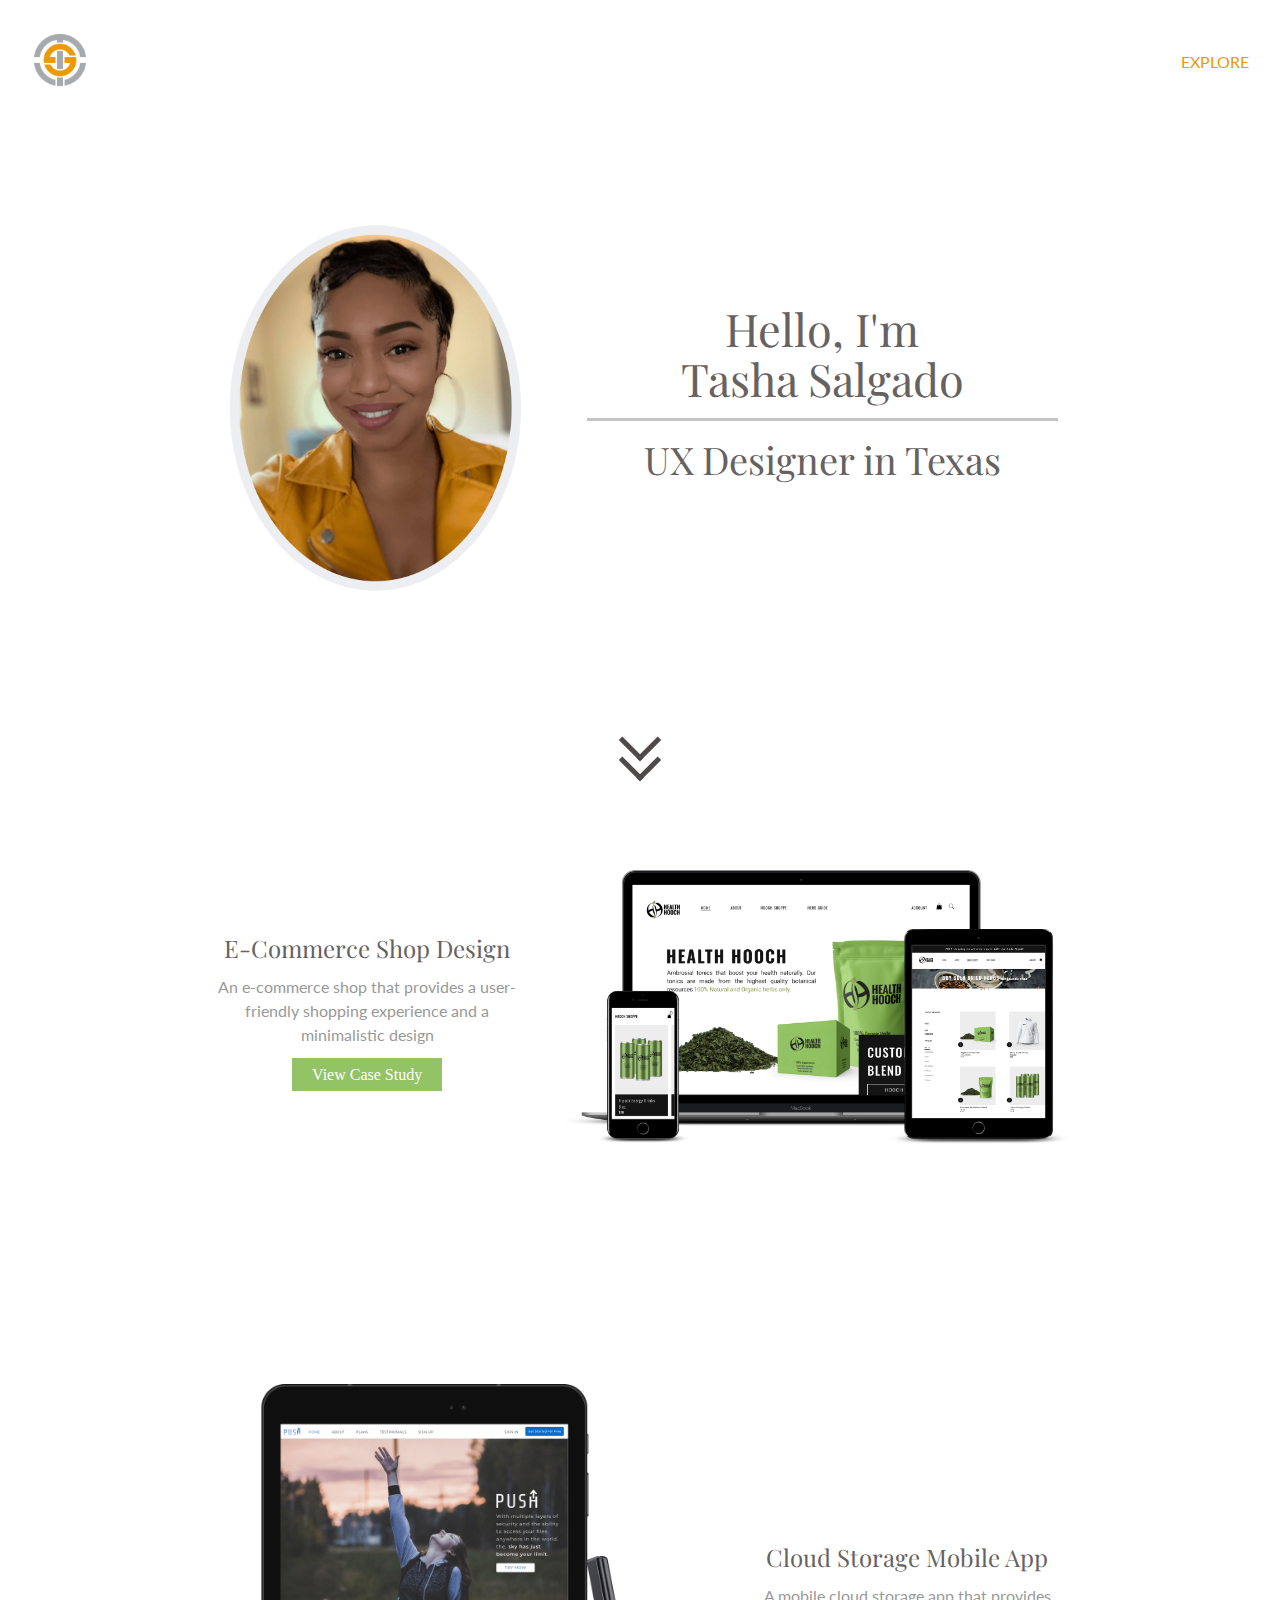
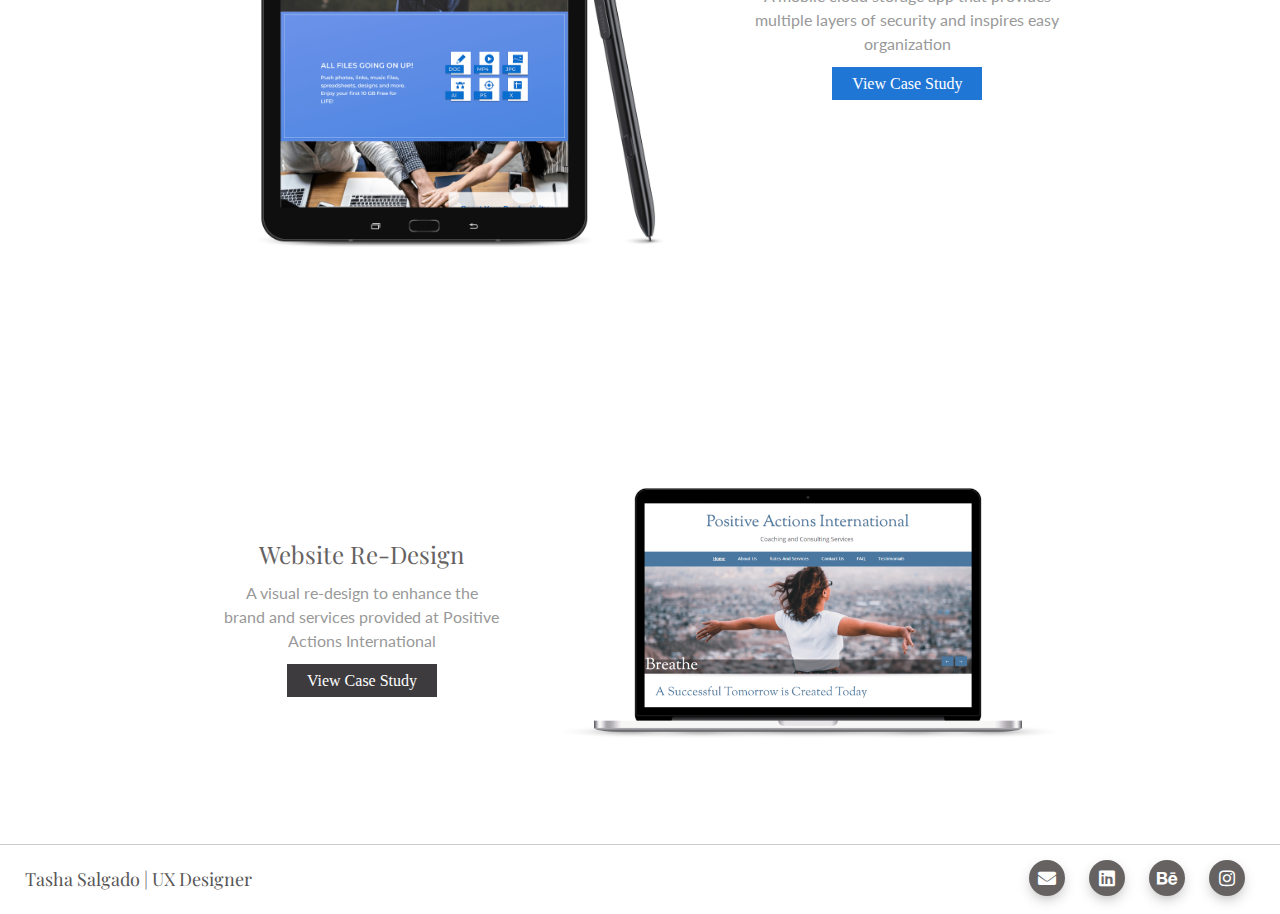
==== index.html @ d027762d "added resume and Connect buttons" ====
<!DOCTYPE html>
<html lang="en">
<head>
  <meta charset="utf-8">
  <meta name="viewport" content="width=device-width, initial-scale=1">
  <title>Tasha Salgado | Portfolio </title>
  <link rel=" shortcut icon" type="image/png" href="favicon/favicon.png">
  <link rel="stylesheet" href="reset.css">
  <link rel="stylesheet" type="text/css" href="style.css">
  <link href="https://fonts.googleapis.com/css?family=Lato|Playfair+Display" rel="stylesheet">
<link rel="stylesheet" href="https://use.fontawesome.com/releases/v5.4.1/css/all.css">
  <link rel="stylesheet" href="https://unpkg.com/aos@next/dist/aos.css" />
<!-- Scripts -->


</head>
<body>
  <section class="intro">
    <header class="navbar">
      <a href="index.html">
     <img class="nav-logo" src="images/mylogo1.jpg" alt="logo">
      </a>
      <div class="topnav desktop-only">
        <a href="#project_section">WORK</a>
        <a href="aboutpages/about.html">ABOUT</a>
        <a href="https://drive.google.com/open?id=108qjLX7V6McO_txk9CtLaOkNOZ0VFdaZ" target="_blank">RESUME</a>
        <a href="mailto:tasha@tashasalgado.design">CONNECT</a>

      </div>
      <div class="hamburger-btn mobile-only">
        <!--<spam class="line"></spam>
        <spam class="line"></spam>
        <spam class="line"></spam>-->
		EXPLORE
      </div>
    </header>
    <div class="nav-mobile">
 	  <a href="#project_section">WORK</a>
      <a href="aboutpages/about.html">ABOUT</a>
      <a href="https://drive.google.com/open?id=108qjLX7V6McO_txk9CtLaOkNOZ0VFdaZ" target="_blank">RESUME</a>
      <a href="mailto:tasha@tashasalgado.design" id="connect">CONNECT</a>

	  	<div class="social_icon" id="connect_btn">
			<a class="btn" href="mailto:tasha@tashasalgado.design">
			 <i class="fa fa-envelope fa_envelope"></i>
		   </a>
			<a class="btn" href="https://www.linkedin.com/in/tashasalgado">
			 <i class="fab fa-linkedin"></i>
		   </a>
		</div>

      </div>


  <section class="rw-wrapper">
		<div class="content">
			<div class="profile_img"><img src="images/aboutme3.png" alt=""></div>
			<div class="profile_text">
			  <h1>Hello, I'm<br>Tasha Salgado</h1>
			  <hr>
			  <h2>UX Designer in Texas</h2>

			 </div>
		 </div>
	 </div>

    </section>
	<section class="view_my_work">
		<div class="content">

			<div class="arrow_btn">
				<div class="arrow">
					<span></span>
          <span></span>
			</div>
		</div>
	</section>
  </section>

  <a id="project_section">

  <section class="featured-project">

   <div class="each-project">
   	<div class="content">
		<div class="project_tex">
		  <h2>E-Commerce Shop Design</h2>
		  <h3>An e-commerce shop that provides a user-friendly shopping experience and a minimalistic design</h3>
		  <a class="project1_btn" href="projectpages/project2.html">View Case Study</a>
		 </div>

		<div class="project_img1">
		   <a href="projectpages/project2.html">
		  <img src="images/hhproject4.png" alt="ecommerceproject" class="image">
		  </a>
		 </div>
	  </div>

</div>
    <div class="each-project">
	<div class="content">
		<div class="project_tex mobile_view">
		  <h2>Cloud Storage Mobile App</h2>
		  <h3>A mobile cloud storage app that provides<br>multiple layers of security and inspires easy organization </h3>
		  <a class="project2_btn" href="projectpages/project1.html">View Case Study</a>
       	</div>
		<div class="project_img2">
			<a href="projectpages/project1.html">
		 	 <img src="images/refinedpush5.png" alt="cloudstorageproject" class="image">
		  </a>
		</div>
		<div class="project_tex desktop_view">
		  <h2>Cloud Storage Mobile App</h2>
		  <h3>A mobile cloud storage app that provides<br>multiple layers of security and inspires easy organization </h3>
		  <a class="project2_btn" href="projectpages/project1.html">View Case Study</a>
       	</div>
	  </div>

    </div>
    <div class="each-project">
		<div class="content">
			<div class="project_tex">
				<h2>Website Re-Design</h2>
				<h3>A visual re-design to enhance the<br>brand and services provided at Positive Actions International</h3>
				<a class="project3_btn" href="projectpages/project3.html">View Case Study</a>
			</div>
			<div class="project_img3">
			  <a href="projectpages/project3.html">
			  <img src="images/paiproject8.png" alt="websiteredesignproject" class="image">
			  </a>
			</div>
	  </div>
    </div>
  </section>
  <section class="footer_area">
  	<div class="footer_content">
		<div class="designer_name">Tasha Salgado | UX Designer</div>
		<div class="social_icon">
			<a class="btn" href="mailto:tasha@tashasalgado.design">
			 <i class="fa fa-envelope fa_envelope"></i>
		   </a>
			<a class="btn" href="https://www.linkedin.com/in/tashasalgado">
			 <i class="fab fa-linkedin"></i>
		   </a>
		   <a class="btn" href="https://www.behance.net/tashasalgado/">
			 <i class="fab fa-behance"></i>
		   </a>
		   <a class="btn" href="https://www.instagram.com/tasha_salgado/">
			 <i class="fab fa-instagram"></i>
		   </a>
		</div>
	</div>
  </section>
  <script
    src="https://code.jquery.com/jquery-3.3.1.min.js"
    integrity="sha256-FgpCb/KJQlLNfOu91ta32o/NMZxltwRo8QtmkMRdAu8="
    crossorigin="anonymous"></script>
    <!-- Global site tag (gtag.js) - Google Analytics -->
 <script async src="https://www.googletagmanager.com/gtag/js?id=UA-132894340-1"></script>
 <script src="https://unpkg.com/aos@next/dist/aos.js"></script>
 <script src="js/script.js"></script>
 <script>
  window.dataLayer = window.dataLayer || [];
  function gtag(){dataLayer.push(arguments);}
  gtag('js', new Date());
  gtag('config', 'UA-132894340-1');
 </script>
<script>
   AOS.init({
     duration: 3000,
   });
 </script>

</body>
</html>
---- style.css ----
/* this will make every element's margin, padding reset to 0 */
* {
  margin: 0;
  padding: 0;
  box-sizing: border-box;
}

/* this will make sure the html window will become 100% wide */
html, body {
  width: 100%;
}

/* this will make sure every element using the same font */
/* text-decoration: none means it's remove effect like underline for the text */
h1, h2, h3, a, button, p, div, span {
  text-decoration: none;
}

body {
  padding: 0;
  margin: 0;
}

.navbar {
  align-items: center;
  background-color:white;
  display: flex; /* this will make the .navbar child become flex layout*/
  justify-content: space-between;
  padding: 25px; /* Add padding: 25px for each side*/
}

.navbar .topnav a {
  color: #4F4949;
  margin-left: 40px;
  font-size: 1em; /*(hmm, too big? don't want it too small?)*/
  font-family: 'Lato', sans-serif;*/
}

.nav-logo {
  width: 70px;
}

/* this is for connect button */
.nav-mobile #connect_btn {
	text-align:center;
}
#connect_btn {
	display:none;
}
.nav-mobile #connect_btn a{
	display:inline-block;
	width: 36px;
	height: 36px;
	background: #666262;
	margin: 10px;
	border-radius: 60%;
	box-shadow: 0 5px 15px -5px #00000070;
	color: #ffffff;
	overflow: hidden;
	position: relative;
	padding:0px;
}

/* end connect button */

/*
.intro {
  background-image: linear-gradient(to bottom right, #DDC596, #DDC596,#000000);
  position: relative;
  width:100%;
  height: 100%;
  background: linear-gradient(45deg,#F17C58,#E94584,#24AADB,#27DBB1,#FFDC18,#FF3706);
  background-size: 600% 100%;
  animation: gradient 16s linear infinite;
  animation-direction: alternate;
}
@keyframes gradient {
  0% {background-position: 0%}
  100% {background-position: 100%}
}

*/

.rw-wrapper{
	position: relative;
    padding: 70px 15%;
    text-align: center;
    font-family: 'Lato', sans-serif;
}



.rw-sentence{
  margin: 0;
  text-align: left;
  display: inline-block;

}


.middle {
  margin-bottom: 90px;
}


.intro h1 {
  font-size: 40px;
  font-family: 'Playfair Display',serif;
  margin-bottom:15px;
  margin-top: 80px;
  color:#666262;

}

.intro h2 {
  font-size:20px;
  margin-bottom: 6vh;
  font-family: 'Lato', sans-serif;
  color: #999999;
  line-height: 1.5em;
}





.inspires-text {
color:#E99900;
}

.digital-text{
color:#E99900;
}

.btn{
  display: inline-block;
  width: 36px;
  height: 36px;
  background:#666262;
  margin: 10px;
  border-radius: 60%;
  box-shadow: 0 5px 15px -5px #00000070;
  color: #ffffff;
  overflow: hidden;
  position: relative;
}
.btn i{
  line-height: 36px;
  font-size: 18px;
  transition: 0.2s linear;
}
.btn:hover i{
  transform: scale(1.3);
  color: #f1f1f1;
}
.btn::before{
  content: "";
  position: absolute;
  width: 120%;
  height: 120%;
  background: #E99900;
  transform: rotate(45deg);
  left: -110%;
  top: 90%;
}
.btn:hover::before{
  animation: aaa 0.7s 1;
  top: -10%;
  left: -10%;
}
@keyframes aaa {
  0%{
    left: -110%;
    top: 90%;
  }50%{
    left: 10%;
    top: -30%;
  }100%{
    top: -10%;
    left: -10%;
  }
}


  transition-duration: 0.4s;
}
*/

.featured-project {
  margin-top: 5px;
  padding: 100px 15%;
}


.each-project {
  margin-bottom: 100px; /*space between projects*/
}

.each-project:last-child {
  margin-bottom: 0;
}

.each-project img {
  margin-bottom: 20px;
  Width: 65%;
  Display: block;
  Margin: 0 auto 50px auto;
}

.each-project h2 {
  font-size: 24px;
  color: #666262;
  font-family: 'Playfair Display',serif;
  text-align: center;
  margin-bottom: 15px;
  margin-top: 5px;
}

.each-project h3 {
  font-size: 16px;
  color:#999999;
  font-family: 'Lato', sans-serif;
  text-align: center;
  margin-bottom: 20px;
  margin-top: 10px;
  line-height: 1.5em;
}


/*.button-link-mobile {
  display: none;
  padding: 14px;
  background-color: black;
  color: white;
  font-family: 'Lato', sans-serif;
  font-weight: bold;
  margin-top: 10px;
  position: absolute;
  bottom: 0;
  display: none;
}
.about-me {
  padding: 10%;
  background-color: black;
  color: white;
  display: flex;
}

.about-me img {
  width: 30%;
  flex-shrink: 0;
  align-self: center;
  margin-right: 10%;
}

.about-me-text {
  width: 55%;
}

.about-btn {
  display: inline-block;
  margin: 0 auto;
  padding: 22px;
  background-color: black;
  color: white;
  font-family: "Open Sans", sans-serif;
  font-weight: bold;
  text-align: center;
  border: 2px solid white;
}

.about-me-text h1 {
  font-size: 44px;
  font-family: 'lora', serif;
  margin-bottom: 20px;
}

.about-me-text p {
  font-family: 'lora', serif;
  margin-bottom: 25px;
  font-size: 22px;
  line-height: 35px;
}
*/
.container {
  position: relative;
  width: 100%; /*(size of pictures and overlay)*/
  margin-bottom: 50px;
}

.container:last-child {
  margin-bottom: 0;
}

.image {
  width: 100%;
  position: relative;
  display: block;
}
/*
.overlay {
  position: absolute;
  top: 0;
  bottom: 0;
  left: 0;
  right: 0;
  height: 100%;
  width: 100%;
  opacity: 0;
  transition: .5s ease;
  background-color: rgba(0, 0, 0, 0.8);
}

.container:hover .overlay {
  opacity: 1;
}
*/


.footer_area {
	border-top:1px solid #CCCCCC;
	padding:5px 0px;
}
.footer_content {
	padding:0px 25px;
	display:flex;
}
.footer_title {
	color:#EB9A03;
	font-size:22px;
	font-weight:bold;
	padding:20px;
}
.footer_des {
	font-size:18px;
	color:#999999;
  font-family: 'Lato', sans-serif;
}
.footer_content .fa-envelope {
	font-size:35px;
	color:#999999;
	padding:10px;
}
.footer_content .social a {
	color:#999999;
  font-size:14px;
	padding:0px 5px;
  font-family: 'Lato', sans-serif;

}
.footer_content .footer_name {
	padding:10px;
	color:#999999;
  font-size:14px;
  font-family: 'Lato', sans-serif;
}


.hamburger-btn {
  width: 40px;
  height: 30px;
  display: none;
  align-items: center;
  justify-content: center;
  flex-direction: column;
}

.hamburger-btn .line {
  display: block;
  width: 25px;
  height: 2px;
  background-color:#4F4949;
  margin: 3px 0;
}

.nav-mobile {
  display: none;
}

/*hide on desktop show on mobile*/
.mobile-only {
  display: none !important;
}



.mobile-only {
    display: block !important;
  }

  .desktop-only {
    display: none;
  }

  .nav-mobile {
    display: none;
    height: calc(100vh - 102px);
    background-color: transparent;
  }

  .nav-mobile a {
    display: block;
    text-align: center;
    padding: 30px 0;
    color: #999999;
    font-size: 18px;
    font-family: "Lato", sans-serif;
    background-color: transparent;
  }



  .hamburger-btn {
    display: flex !important;
    cursor: pointer;
	  color:#EB9A03;
	  padding-right:40px;
    font-family: "Lato", sans-serif;
  }


  /* new css */
  .rw-wrapper .content .profile_text h1 {
  	color: #666262;
  	font-size:45px;
    line-height: 50px;
  }
  .rw-wrapper .content .profile_text h2 {
  	color: #666262;
  	font-size:38px;
  	padding-top:10px;
  	font-family: 'Playfair Display',serif;
  }.rw-wrapper .content {
  	display:flex;
  }
  .rw-wrapper .content .profile_img {
  	width:55%;
  	padding:20px;
  }
  .rw-wrapper .content .profile_img img {
  	width:90%;

  }
  .rw-wrapper .content .profile_text {
  	width:80%;
  	padding:30px;
  }

  .rw-wrapper .content .profile_text hr {
  	 height:3px;
  	 background:#c4c4c4;
  	 border:none;
  }
  .rw-wrapper .content .profile_text p {
  	 color:#585657;
  	 font-size:23px;
  	 line-height:40px;
  }
  .view_my_work {
  	padding:10px 15%;
  }
  .view_my_work .content {
  	text-align:center;
  }
  .view_my_work .content h2 {
  	margin-bottom:0px;
  	color:#5e5c5e;
  }
  .view_my_work .content span {
  	font-size:30px;
  	color:#808080;
  	padding-top:3px;
  }
  .each-project .content {
  	display:flex;
  	text-align:center;
  	align-items:center;
  	padding-bottom:90px;
  	padding-top:50px;
  }
  .each-project .project_tex .project1_btn {
  	background:#92c364;
	padding:8px 20px;
	color:#FFFFFF;
  }
   .each-project .project_tex .project2_btn {
  	background:#1f76d5;
	padding:8px 20px;
	color:#FFFFFF;
  }
   .each-project .project_tex .project3_btn {
  	background:#3d3b3d;
	padding:8px 20px;
	color:#FFFFFF;
  }
  .each-project .content .project_tex {
  	width:60%;
  	padding:0px 20px;
  }

  .each-project .content .project_img1 a img {
    width:100%;
    margin-bottom:0px;
  }

  .each-project .content .project_img1 {
    width:95%;
    padding:0px 20px;
  }

  .each-project .content .project_img2 a img {
  	width:85%;
  	margin-bottom:0px;
  }

  .each-project .content .project_img2 {
  	width:90%;
  	padding:0px 20px;
  }

  .each-project .content .project_img3 a img {
    width:100%;
    margin-bottom:0px;
  }

  .each-project .content .project_img3 {
    width:100%;
    padding:0px 20px;
  }

  .featured-project {
  	padding:15px 15%;
  }
  .footer_area .footer_content .designer_name {
  	width:50%;
  	color:#585656;
  	font-size:18px;
  	padding-top:20px;
	font-family:'Playfair Display';
  }
  .footer_area .footer_content .social_icon {
  	width:50%;
  	float:right;
  	text-align:right;
  }
  .social_icon a {
  	text-align:center;
  }

  .footer_content .fa_envelope {
  	font-size:18px;
  	color:#FFFFFF;
  	padding:0px;
  }
  .arrow_btn {
  	position:relative;
  	height:90px;
  }
  .arrow{
      position: absolute;
      top: 50%;
      left: 50%;
      transform: translate(-50%,-50%);
  }
  .arrow span{
      display: block;
      width: 30px;
      height: 30px;
      border-bottom: 5px solid #4F4949;
      border-right: 5px solid #4F4949;
      transform: rotate(45deg);
      margin: -10px;
      animation: animate 3s infinite;
  }
  .arrow span:nth-child(2){
      animation-delay: -0.2s;
  }
  .arrow span:nth-child(3){
      animation-delay: -0.4s;
  }
  @keyframes animate {
      0%{
          opacity: 0;
          transform: rotate(45deg) translate(-20px,-20px);
      }
      50%{
          opacity: 1;
      }
      100%{
          opacity: 0;
          transform: rotate(45deg) translate(20px,20px);
      }
  }


  /* end new css */
 @media screen and (min-width: 1024px) {
 	.mobile_view {
		display: none;
	}

 }


/*mobile phone width resolution is less than 1024px.*/
@media screen and (max-width: 1024px) {
  .mobile-only {
    display: block !important;
  }

  .desktop-only {
    display: none;
  }
  .desktop_view {
		display: none;
	}

  .nav-mobile {
    display: none;
    height: calc(100vh - 102px);
    background-color: transparent;
  }

  .nav-mobile a {
    display: block;
    text-align: center;
    padding: 30px 0;
    color:#999999;
    font-size: 18px;
    font-family: "Lato", sans-serif;
    background-color: transparent;
  }

  .intro {
    height: auto;
    padding: 20px;
  }

  .intro p {
    width: 100%;
    margin: 0 0 10px 0;
  }

  .hero {
    height: auto;
    background-position: right bottom;
    padding: 100px 6%;
  }

  .hero h1 {
    font-size: 48px;
  }

  .hero h2 {
    font-size: 24px;
  }

  .hero p {
    width: 100%;
    margin-bottom: 0;
    font-size: 20px;
    line-height: 30px;
  }

  .hamburger-btn {
    display: flex !important;
    cursor: pointer;
    color:#EB9A03;
  }

  .rw-wrapper {
    padding: 0;
  }
  .rw-sentence span {
    white-space: normal;
  }

  .text {
    padding: 14px;
  }

  .text p {
    width: 100%;
    font-size: 10px;
    line-height: 15px;
  }

  .text h2 {
    font-size: 12px;
  }

  .featured-project {
    padding: 3% 5%;
    height: auto;
  }

  .overlay {
    display: none;
  }

  .button-link-mobile {
    display: block;
  }

  .featured-project h1 {
    /* text-align: center; */
    margin: 0;
  }

  .featured-project .underline {
    margin: 15px auto 40px auto;
  }

  .featured-project .project {
    flex-direction: column;
    align-items: center;
  }

  .text .button-link {
    font-size: 10px;
    border: 1px solid white;
    padding: 5px;
  }

  .project-screenshot {
    width: 100%;
  }

  .project-details {
    width: 100%;
  }

  .social {
    transform: initial;
  }



  footer {
    padding: 20px;
    flex-direction: column;
    justify-content: center;
    text-align: center;
  }

  .footer-name {
    margin-bottom: 20px;
  }

  footer .social {
    display: flex;
    flex-direction: column;
    justify-content: center;
    align-items: center;
  }

  footer .social a:first-child {
    padding: 5px 15px;
  }

  footer .social a {
    padding: 5px 15px;
  }
  .rw-wrapper .content {
  	display:block;
  }
  .rw-wrapper .content .profile_img {
  	width:100%;
  }
  .rw-wrapper .content .profile_img {
  	padding:0px;
  }
  .rw-wrapper .content .profile_text {
  	width:100%;
	padding:0px;
  }
  .rw-wrapper .content .profile_text h1 {
  	font-size:40px;
  }
  .rw-wrapper .content .profile_text h2 {
  	font-size:30px;
  }
  .each-project .content {
  	display:block;
  }
  .each-project h3 {
  	font-size:14px;
  }
  .each-project .content .project_tex {
  	width:100%;
	padding:0px;
	margin-bottom:22px;
  }
  .each-project .content .project_img {
  	width:100%;
	padding:0px;
  }
   .each-project .content .project_img1, .project_img2 {
  	margin:auto;
  }
   .each-project .content .project_img a img {
   	margin-bottom:20px;
  }
  .footer_content {
  	display:block;
  }
  .footer_area .footer_content .designer_name {
	width:100%;
	text-align:center;
	padding:15px;
  }
  .footer_area .footer_content .social_icon {
  	width:100%;
	text-align:center;
  }
  .each-project .content .project_tex h2 {
  	padding-top:0px;
  }
}

@media screen and (max-width: 480px) {
  .featured-project h1 {
    font-size: 24px;
  }
}
 }


/*mobile phone width resolution is less than 1024px.*/
@media screen and (max-width: 1024px) {
  .mobile-only {
    display: block !important;
  }

  .desktop-only {
    display: none;
  }
  .desktop_view {
		display: none;
	}

  .nav-mobile {
    display: none;
    height: calc(100vh - 102px);
    background-color: transparent;
  }

  .nav-mobile a {
    display: block;
    text-align: center;
    padding: 30px 0;
    color:#999999;
    font-size: 18px;
    font-family: "Lato", sans-serif;
    background-color: transparent;
  }

  .intro {
    height: auto;
    padding: 20px;
  }

  .intro p {
    width: 100%;
    margin: 0 0 10px 0;
  }

  .hero {
    height: auto;
    background-position: right bottom;
    padding: 100px 6%;
  }

  .hero h1 {
    font-size: 48px;
  }

  .hero h2 {
    font-size: 24px;
  }

  .hero p {
    width: 100%;
    margin-bottom: 0;
    font-size: 20px;
    line-height: 30px;
  }

  .hamburger-btn {
    display: flex !important;
    cursor: pointer;
    color:#EB9A03;
  }

  .rw-wrapper {
    padding: 0;
  }
  .rw-sentence span {
    white-space: normal;
  }

  .text {
    padding: 14px;
  }

  .text p {
    width: 100%;
    font-size: 10px;
    line-height: 15px;
  }

  .text h2 {
    font-size: 12px;
  }

  .featured-project {
    padding: 3% 5%;
    height: auto;
  }

  .overlay {
    display: none;
  }

  .button-link-mobile {
    display: block;
  }

  .featured-project h1 {
    /* text-align: center; */
    margin: 0;
  }

  .featured-project .underline {
    margin: 15px auto 40px auto;
  }

  .featured-project .project {
    flex-direction: column;
    align-items: center;
  }

  .text .button-link {
    font-size: 10px;
    border: 1px solid white;
    padding: 5px;
  }

  .project-screenshot {
    width: 100%;
  }

  .project-details {
    width: 100%;
  }

  .social {
    transform: initial;
  }

  footer {
    padding: 20px;
    flex-direction: column;
    justify-content: center;
    text-align: center;
  }

  .footer-name {
    margin-bottom: 20px;
  }

  footer .social {
    display: flex;
    flex-direction: column;
    justify-content: center;
    align-items: center;
  }

  footer .social a:first-child {
    padding: 5px 15px;
  }

  footer .social a {
    padding: 5px 15px;
  }
  .rw-wrapper .content {
  	display:block;
  }
  .rw-wrapper .content .profile_img {
  	width:100%;
  }
  .rw-wrapper .content .profile_img {
  	padding:0px;
  }
  .rw-wrapper .content .profile_text {
  	width:100%;
	padding:0px;
  }
  .rw-wrapper .content .profile_text h1 {
  	font-size:40px;
  }
  .rw-wrapper .content .profile_text h2 {
  	font-size:30px;
  }
  .each-project .content {
  	display:block;
  }
  .each-project h3 {
  	font-size:14px;
  }
  .each-project .content .project_tex {
  	width:100%;
	padding:0px;
  }
  .each-project .content .project_img {
  	width:100%;
	padding:0px;
  }
   .each-project .content .project_img a img {
   	margin-bottom:20px;
  }
  .footer_content {
  	display:block;
  }
  .footer_area .footer_content .designer_name {
	width:100%;
	text-align:center;
	padding:15px;
  }
  .footer_area .footer_content .social_icon {
  	width:100%;
	text-align:center;
  }
  .each-project .content .project_tex h2 {
  	padding-top:0px;
  }
}

@media screen and (max-width: 480px) {
  .featured-project h1 {
    font-size: 24px;
  }
}
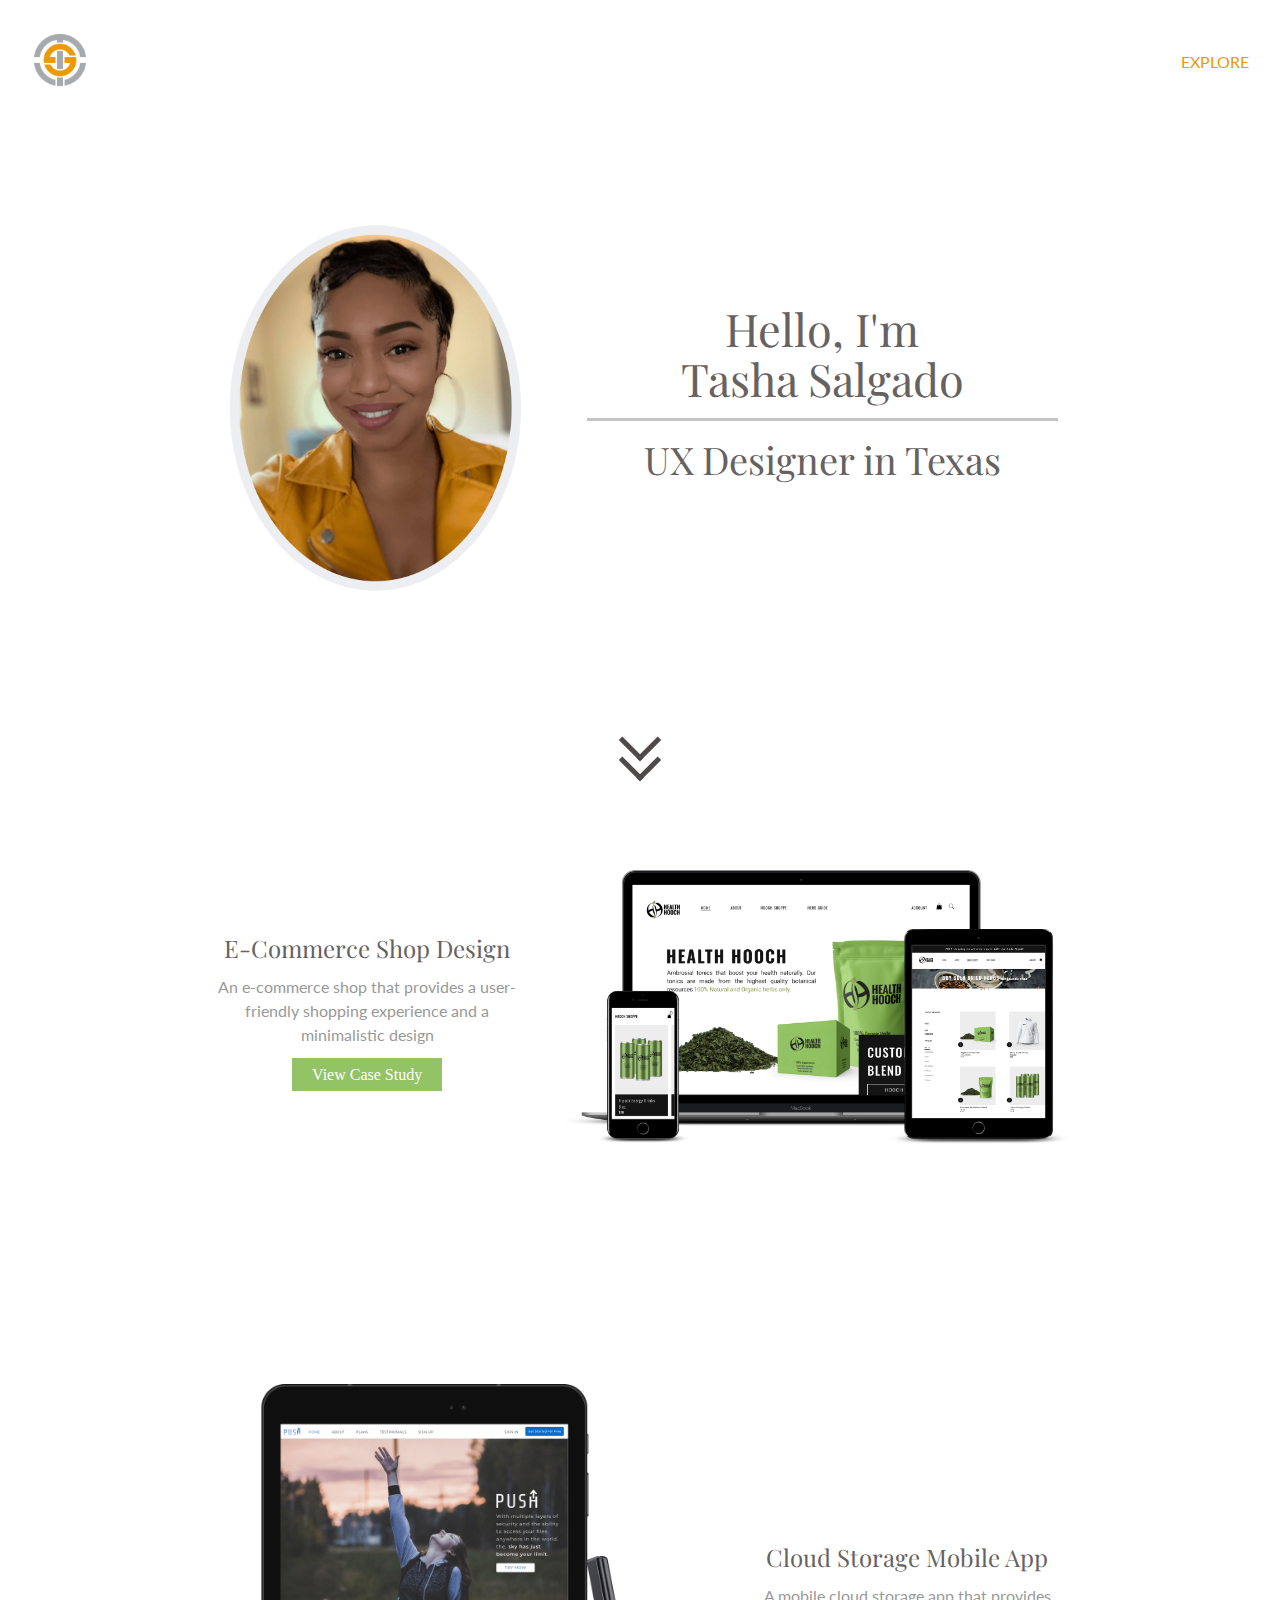
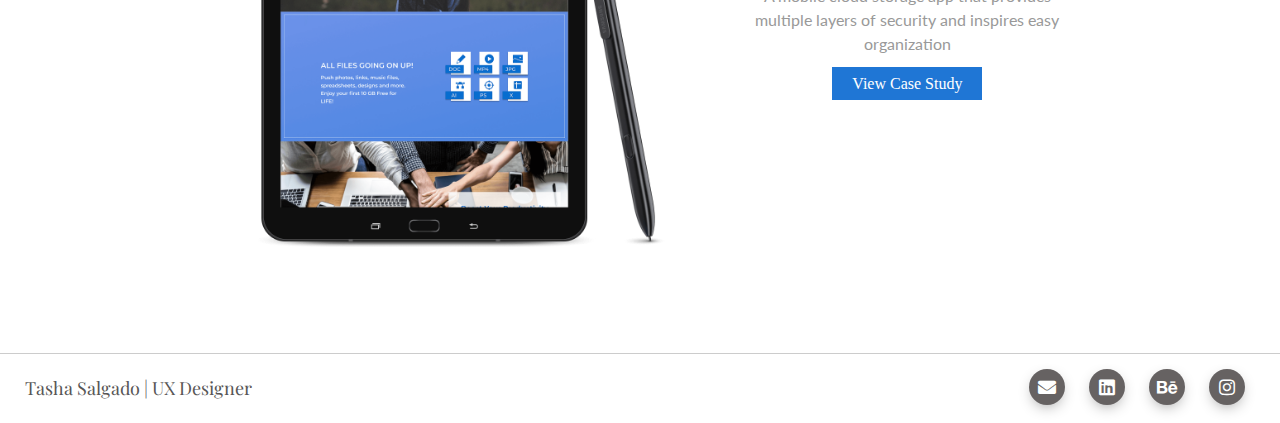
==== commit ac4a2c48: "updated projects" ====
--- a/index.html
+++ b/index.html
@@ -23,7 +23,7 @@
       <div class="topnav desktop-only">
         <a href="#project_section">WORK</a>
         <a href="aboutpages/about.html">ABOUT</a>
-        <a href="https://drive.google.com/open?id=108qjLX7V6McO_txk9CtLaOkNOZ0VFdaZ" target="_blank">RESUME</a>
+        <a href="https://drive.google.com/open?id=1PEMpKoOz-7RQy3mr8mNTw-Z7ImdYXvVM" target="_blank">RESUME</a>
         <a href="mailto:tasha@tashasalgado.design">CONNECT</a>
 
       </div>
@@ -37,7 +37,7 @@
     <div class="nav-mobile">
  	  <a href="#project_section">WORK</a>
       <a href="aboutpages/about.html">ABOUT</a>
-      <a href="https://drive.google.com/open?id=108qjLX7V6McO_txk9CtLaOkNOZ0VFdaZ" target="_blank">RESUME</a>
+      <a href="https://drive.google.com/open?id=1PEMpKoOz-7RQy3mr8mNTw-Z7ImdYXvVM" target="_blank">RESUME</a>
       <a href="mailto:tasha@tashasalgado.design" id="connect">CONNECT</a>
 
 	  	<div class="social_icon" id="connect_btn">
@@ -117,7 +117,7 @@
 	  </div>
 
     </div>
-    <div class="each-project">
+    <!-- <div class="each-project">
 		<div class="content">
 			<div class="project_tex">
 				<h2>Website Re-Design</h2>
@@ -130,7 +130,7 @@
 			  </a>
 			</div>
 	  </div>
-    </div>
+  </div> -->
   </section>
   <section class="footer_area">
   	<div class="footer_content">
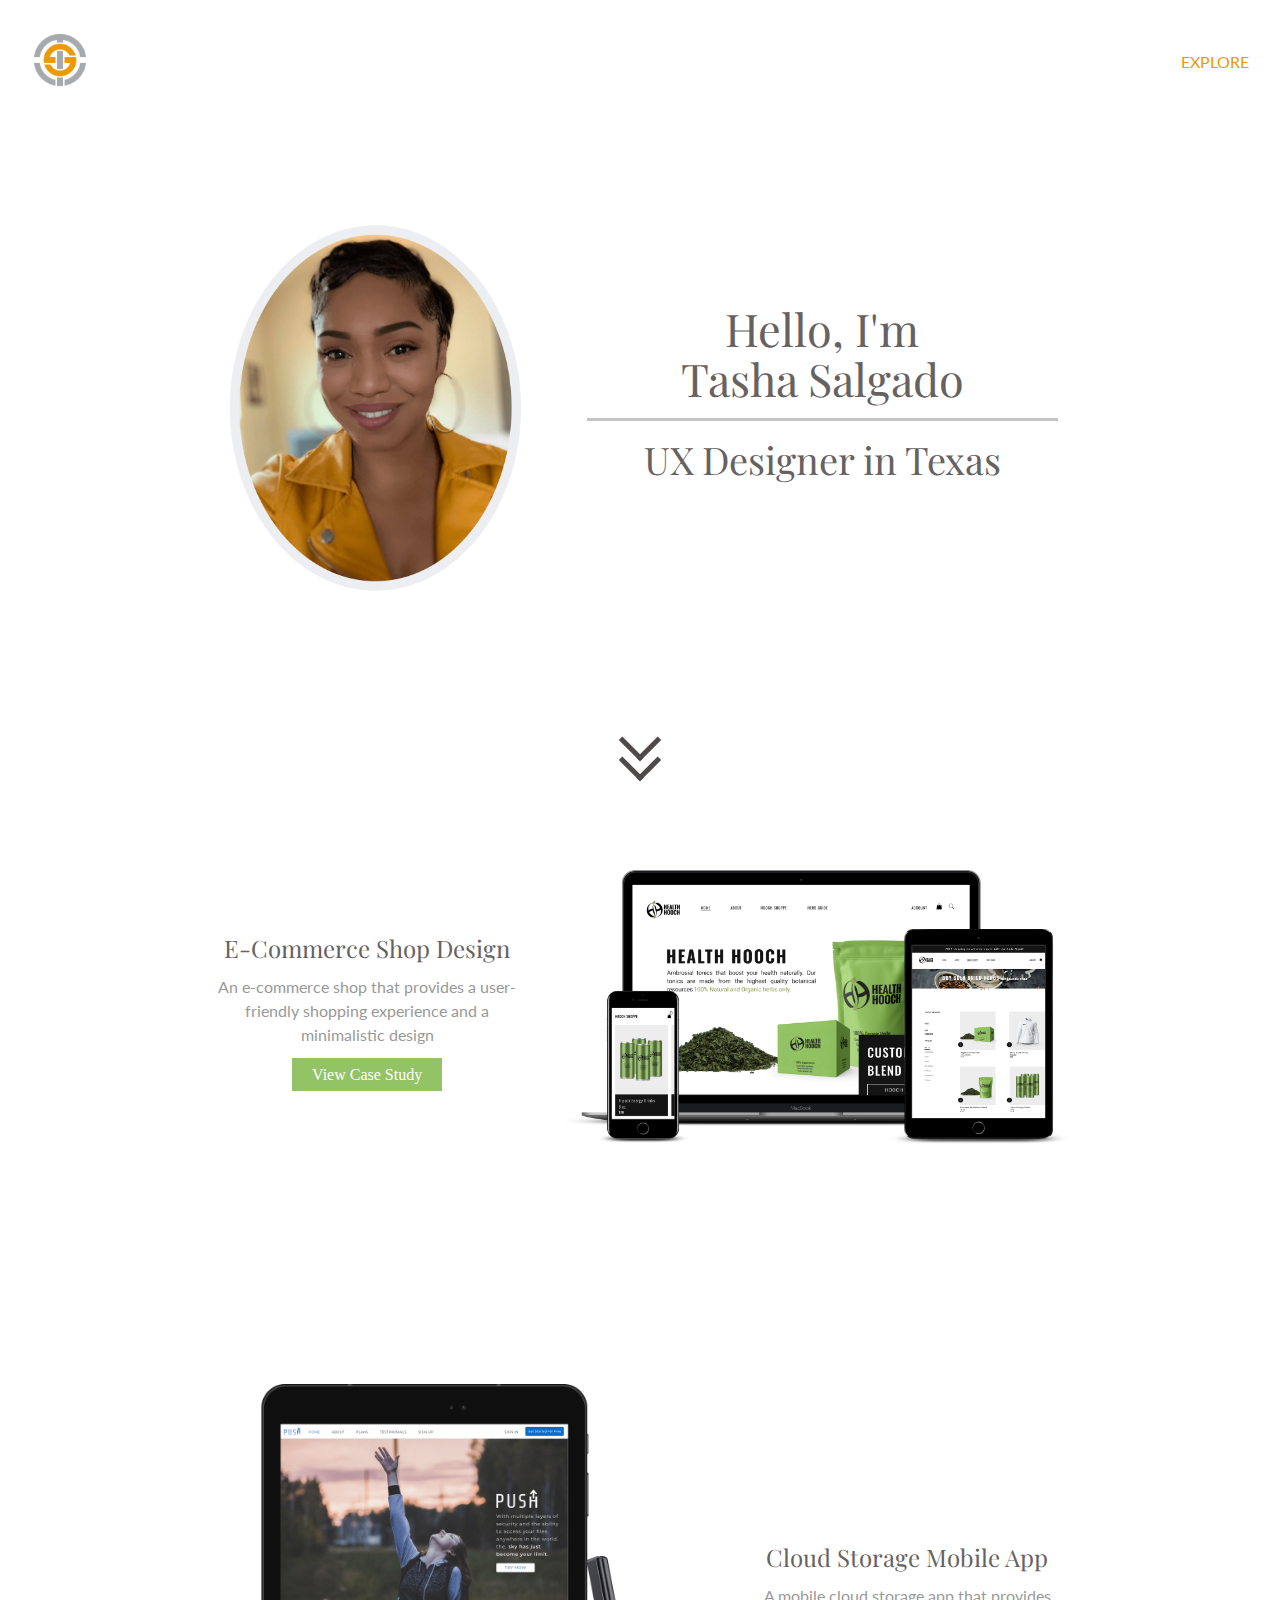
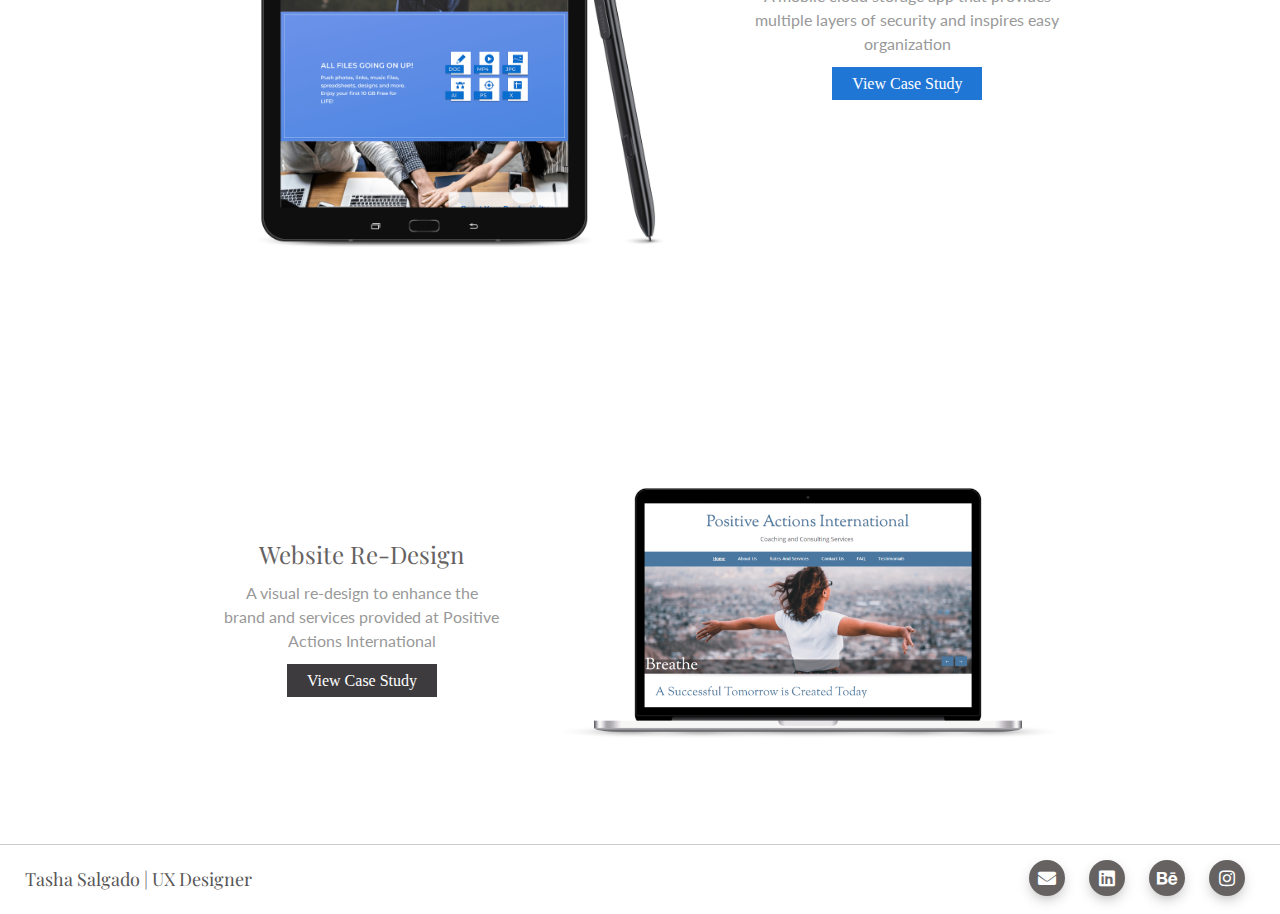
==== commit bdb5c61a: "updated index" ====
--- a/index.html
+++ b/index.html
@@ -117,7 +117,7 @@
 	  </div>
 
     </div>
-    <!-- <div class="each-project">
+     <div class="each-project">
 		<div class="content">
 			<div class="project_tex">
 				<h2>Website Re-Design</h2>
@@ -130,7 +130,7 @@
 			  </a>
 			</div>
 	  </div>
-  </div> -->
+  </div> 
   </section>
   <section class="footer_area">
   	<div class="footer_content">
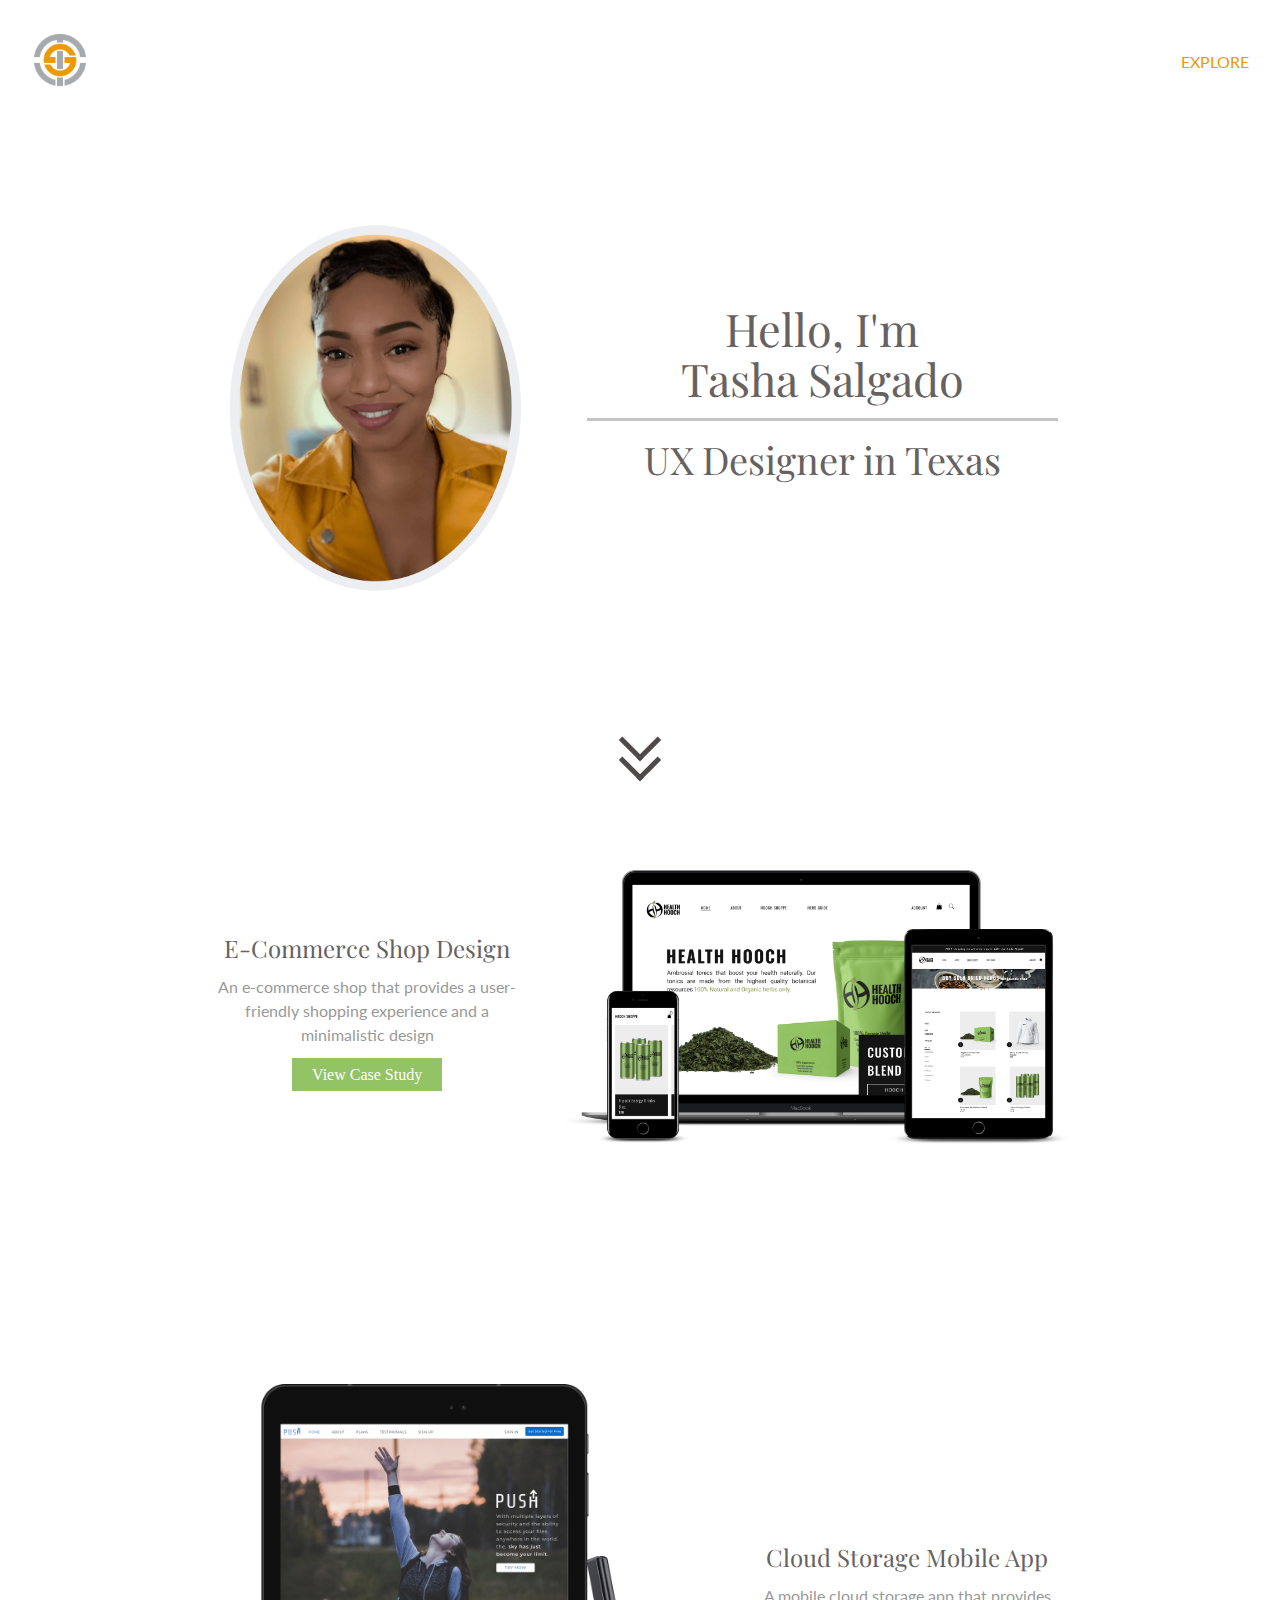
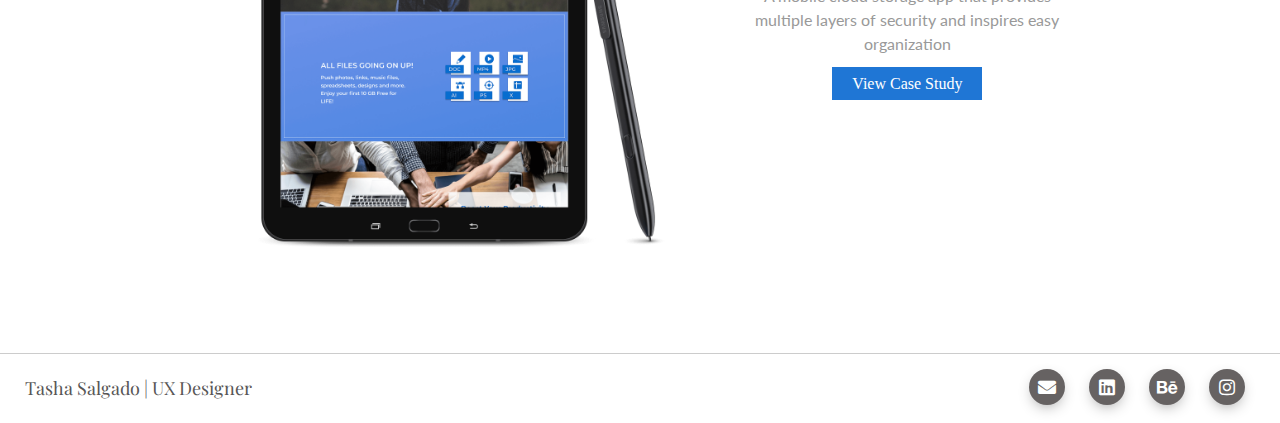
==== commit 5949e561: "hid project 3" ====
--- a/index.html
+++ b/index.html
@@ -117,7 +117,7 @@
 	  </div>
 
     </div>
-     <div class="each-project">
+  <!--   <div class="each-project">
 		<div class="content">
 			<div class="project_tex">
 				<h2>Website Re-Design</h2>
@@ -130,7 +130,7 @@
 			  </a>
 			</div>
 	  </div>
-  </div> 
+  </div> -->
   </section>
   <section class="footer_area">
   	<div class="footer_content">
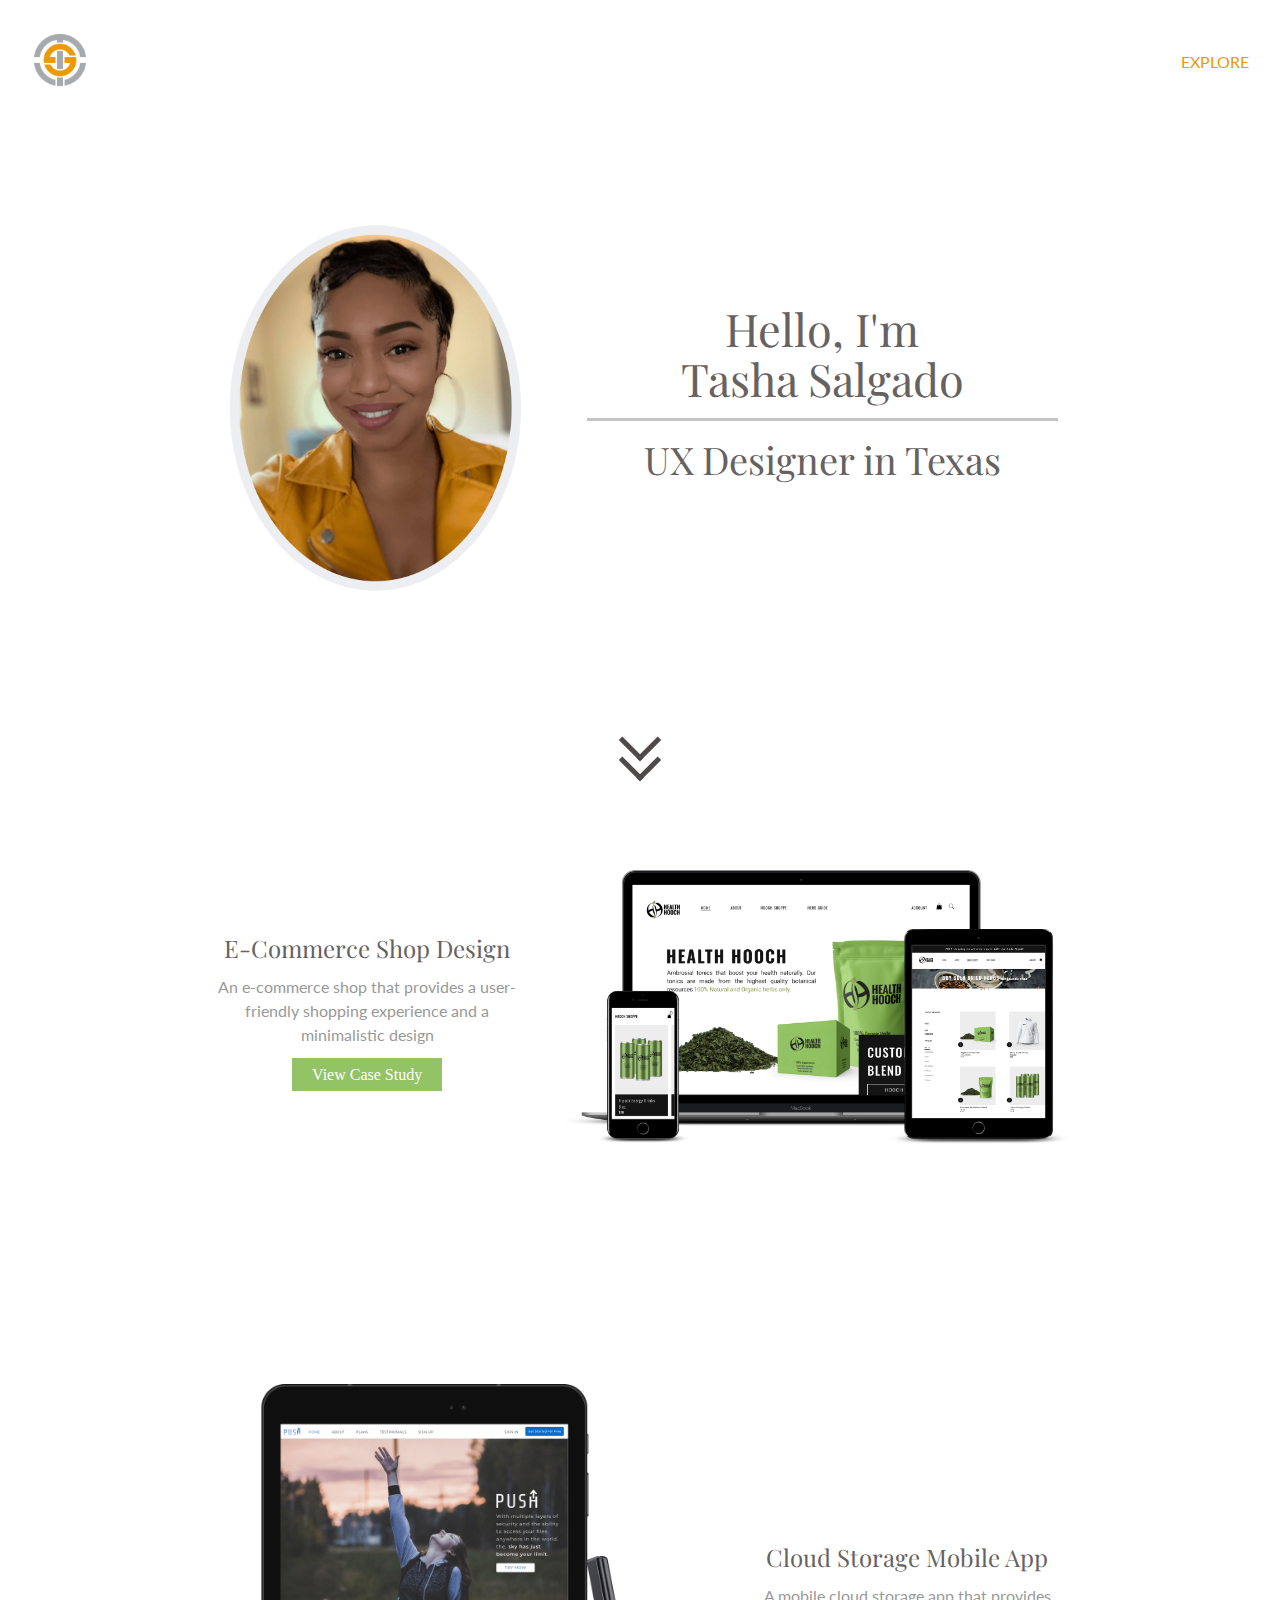
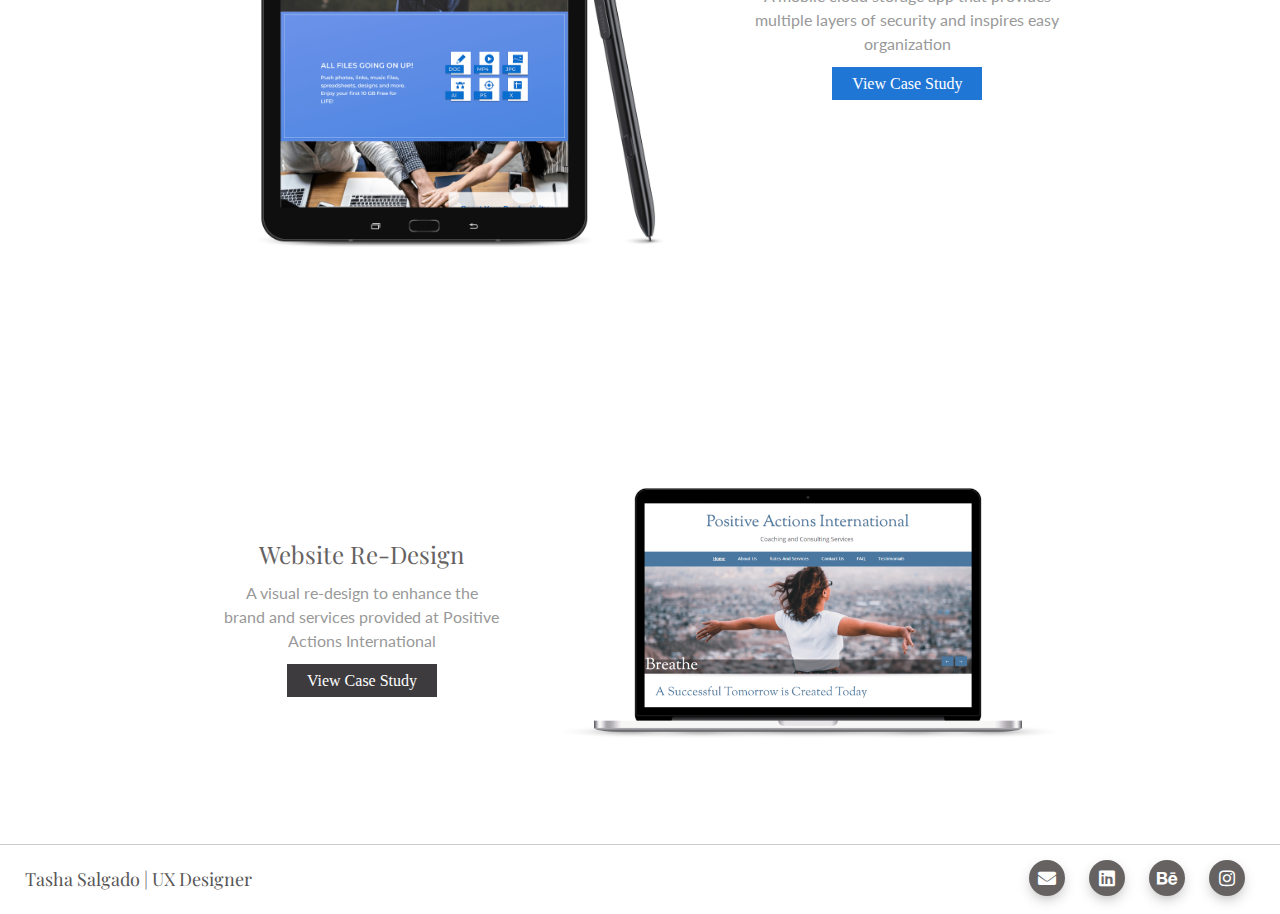
==== commit abf3ab1b: "fxed scrolling issue" ====
--- a/index.html
+++ b/index.html
@@ -117,7 +117,7 @@
 	  </div>
 
     </div>
-  <!--   <div class="each-project">
+  <div class="each-project">
 		<div class="content">
 			<div class="project_tex">
 				<h2>Website Re-Design</h2>
@@ -130,7 +130,7 @@
 			  </a>
 			</div>
 	  </div>
-  </div> -->
+  </div>
   </section>
   <section class="footer_area">
   	<div class="footer_content">
